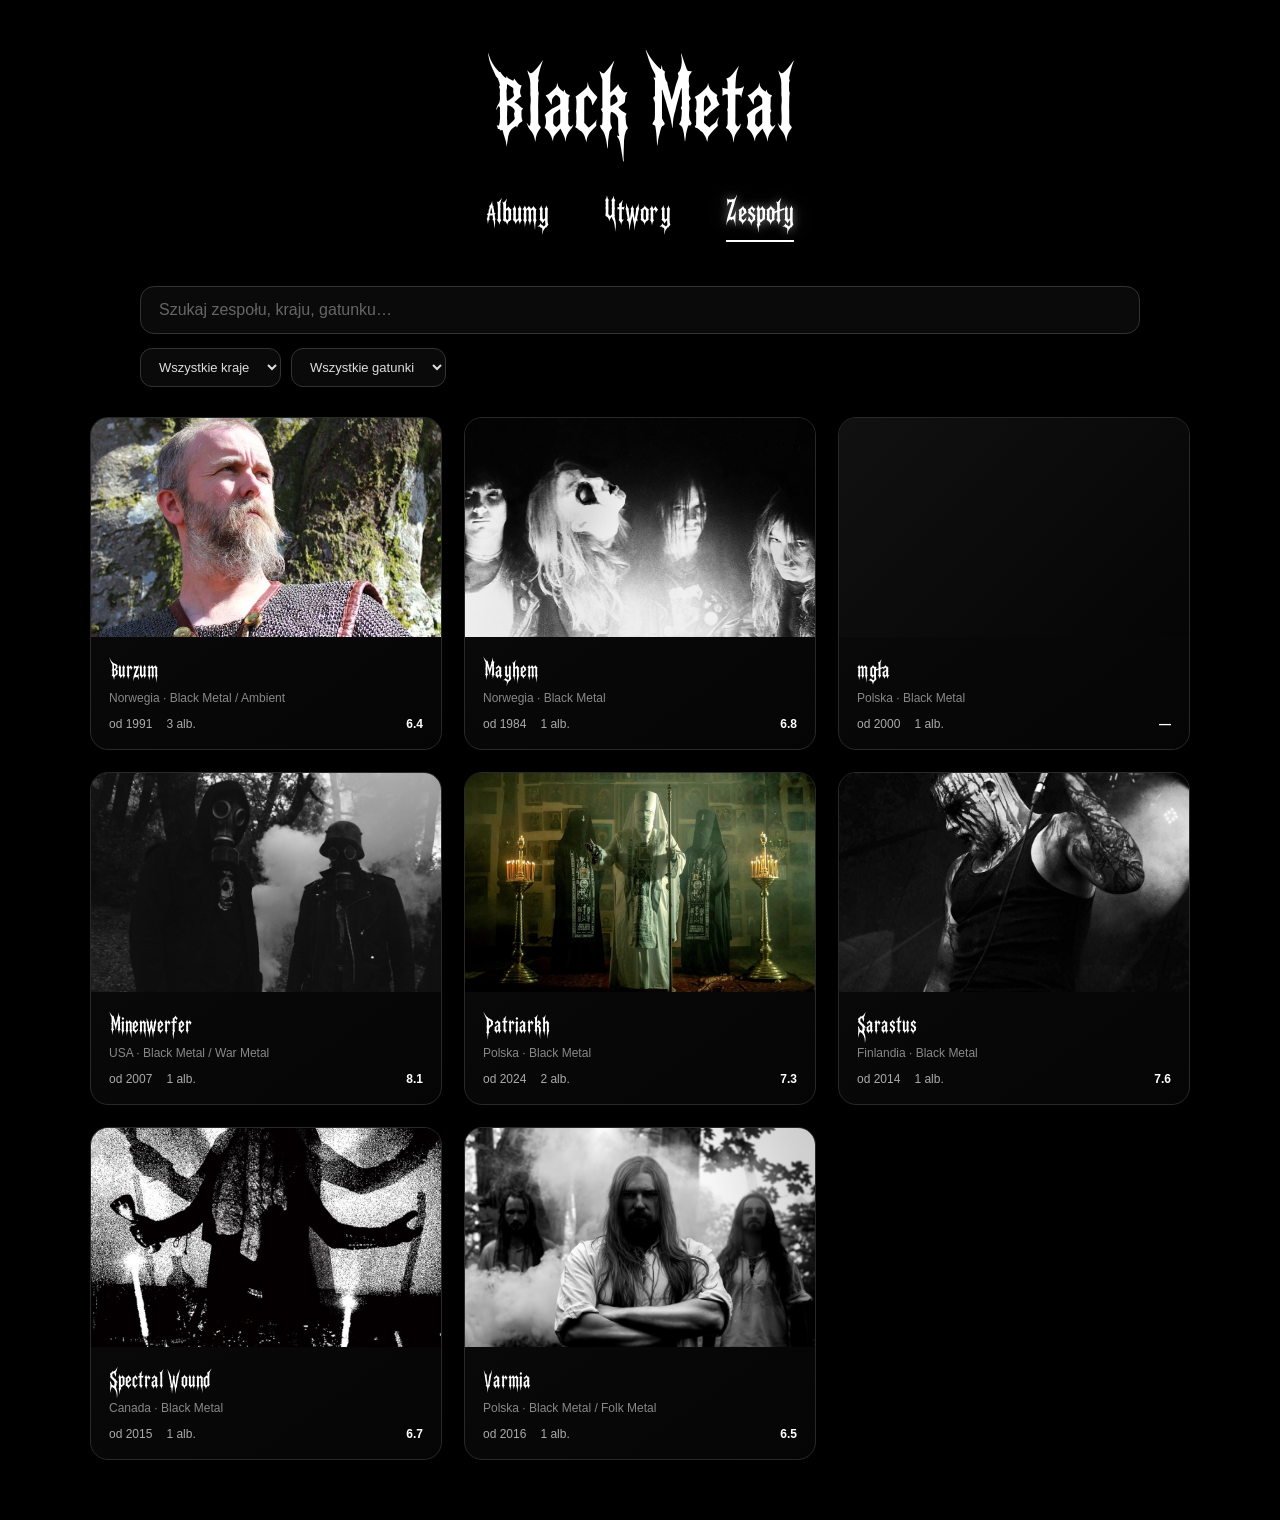
==== zespoly.html @ addb2260 "Add files via upload" ====
<!DOCTYPE html>
<html lang="pl">
	<head>
		<meta charset="UTF-8">
		<meta name="viewport" content="width=device-width, initial-scale=1.0">
		<meta name="theme-color" content="#000000">
		<link rel="manifest" href="manifest.json">
		<link rel="icon" type="image/png" href="img/icon.png">
		<link rel="apple-touch-icon" href="img/icon.png">
		<link href="style.css" rel="stylesheet">
		<title>Zespoły — Black Metal</title>
	</head>
	<body>
		<header>
			<b class="main-title">Black Metal</b>
			<nav class="navigation">
				<a class="nav-title" href="index.html">Albumy</a>
				<a class="nav-title" href="index.html#tracks">Utwory</a>
				<a class="nav-title active" href="zespoly.html">Zespoły</a>
			</nav>
		</header>

		<div class="controls">
			<div class="search-wrap">
				<input type="search" id="bands-search" class="search-input" placeholder="Szukaj zespołu, kraju, gatunku…" autocomplete="off">
			</div>
			<div class="filters">
				<select id="bands-country" class="filter-select">
					<option value="">Wszystkie kraje</option>
				</select>
				<select id="bands-genre" class="filter-select">
					<option value="">Wszystkie gatunki</option>
				</select>
			</div>
		</div>

		<main class="bands-grid" id="bands-grid"></main>
		<p id="bands-empty" class="empty-state" hidden>Brak wyników.</p>

		<script src="data.js"></script>
		<script src="bands-list.js"></script>
		<script>
			if ("serviceWorker" in navigator) {
				navigator.serviceWorker.register("sw.js").catch(function () {});
			}
		</script>
	</body>
</html>
---- style.css ----
@font-face {
    font-family: Dystopian-Canticle;
    src: url(Dystopian-Canticle-Regular.otf);
    font-weight: bold;
}

::selection {
    background-color: white;
    color: black;
}

* {
    margin: 0;
    padding: 0;
    box-sizing: border-box;
}

html {
    scroll-behavior: smooth;
}

body {
    background-color: #000;
    color: white;
    overflow-x: hidden;
}

/* =========================
   HEADER
========================= */

header {
    text-align: center;
    padding-top: 25px;
}

.main-title {
    color: white;
    font-family: Dystopian-Canticle;
    font-size: clamp(55px, 9vw, 130px);

    transition: text-shadow 0.4s ease;
}

.main-title:hover {
    text-shadow:
        0 0 10px rgba(255,255,255,0.5),
        0 0 30px rgba(255,255,255,0.2);
}

.navigation {
    margin-top: 10px;
    margin-bottom: 50px;
}

.nav-title {
    color: white;
    font-family: Dystopian-Canticle;
    font-size: clamp(22px, 3vw, 42px);

    margin: 0 2vw;

    position: relative;

    transition:
        color 0.3s ease,
        text-shadow 0.3s ease;
}

.nav-title::after {
    content: "";

    position: absolute;
    left: 50%;
    bottom: -6px;

    width: 0;
    height: 2px;

    background: white;

    transform: translateX(-50%);

    transition: width 0.3s ease;
}

.nav-title:hover {
    color: #ddd;

    text-shadow:
        0 0 10px rgba(255,255,255,0.5);
}

.nav-title:hover::after {
    width: 100%;
}

.ranking {
    width: 65%;
    max-width: 1000px;

    margin: 0 auto;
}


/* =========================================================
   NAGŁÓWEK PODSTRONY WYKONAWCY
========================================================= */

header {
    text-align: center;

    padding-top: 25px;
}

.back {
    display: inline-block;

    color: #666;

    font-family: Arial, sans-serif;

    font-size: 14px;

    text-decoration: none;

    transition:
        color 0.3s ease,
        transform 0.3s ease;
}

.back:hover {
    color: #fff;

    transform: translateX(-3px);
}

.artist-title {
    margin: 8px 0 0;

    color: #fff;

    font-family: Dystopian-Canticle;

    font-size: clamp(45px, 6vw, 75px);

    line-height: 1;

    text-align: center;

    text-shadow:
        0 0 20px rgba(255,255,255,0.08);

    animation:
        artistTitleAppear 0.8s ease both;
}

@keyframes artistTitleAppear {

    from {
        opacity: 0;
        transform: translateY(-15px);
    }

    to {
        opacity: 1;
        transform: translateY(0);
    }
}


/* =========================================================
   PROFIL WYKONAWCY
========================================================= */

.artist-profile {
    width: min(1050px, 92%);

    margin: 50px auto 75px;

    padding: 30px;

    display: flex;

    align-items: center;

    gap: 42px;

    position: relative;

    background:
        linear-gradient(
            135deg,
            #0b0b0b,
            #050505 60%,
            #090909
        );

    border: 1px solid #292929;

    border-radius: 20px;

    overflow: hidden;

    box-shadow:
        0 25px 70px rgba(0,0,0,0.8),
        0 0 0 1px rgba(255,255,255,0.015);

    animation:
        profileAppear 0.8s cubic-bezier(.2,.8,.2,1) both;

    transition:
        transform 0.4s ease,
        border-color 0.4s ease,
        box-shadow 0.4s ease;
}

@keyframes profileAppear {

    from {
        opacity: 0;
        transform: translateY(30px) scale(0.98);
    }

    to {
        opacity: 1;
        transform: translateY(0) scale(1);
    }
}

.artist-profile:hover {
    transform: translateY(-4px);

    border-color: #444;

    box-shadow:
        0 30px 80px rgba(0,0,0,0.9),
        0 0 35px rgba(255,255,255,0.025);
}


/* =========================================================
   GÓRNA LINIA
========================================================= */

.artist-profile::before {
    content: "";

    position: absolute;

    top: 0;
    left: 8%;

    width: 84%;
    height: 1px;

    background:
        linear-gradient(
            90deg,
            transparent,
            rgba(255,255,255,0.4),
            transparent
        );

    pointer-events: none;
}


/* =========================================================
   DELIKATNA POŚWIATA
========================================================= */

.artist-profile::after {
    content: "";

    position: absolute;

    width: 450px;
    height: 450px;

    top: -300px;
    left: 50%;

    transform: translateX(-50%);

    background:
        radial-gradient(
            circle,
            rgba(255,255,255,0.035),
            transparent 70%
        );

    pointer-events: none;
}


/* =========================================================
   ZDJĘCIE
========================================================= */

.artist-profile-image {
    width: 320px;
    min-width: 320px;
    height: 320px;

    position: relative;

    overflow: hidden;

    border-radius: 16px;

    background: #020202;

    border: 1px solid #303030;

    box-shadow:
        0 15px 40px rgba(0,0,0,0.85);

    flex-shrink: 0;

    animation:
        imageAppear 1s cubic-bezier(.2,.8,.2,1) 0.15s both;

    transition:
        border-color 0.4s ease,
        box-shadow 0.4s ease,
        transform 0.5s cubic-bezier(.2,.8,.2,1);
}

@keyframes imageAppear {

    from {
        opacity: 0;
        transform: translateX(-25px);
    }

    to {
        opacity: 1;
        transform: translateX(0);
    }
}

.artist-profile:hover .artist-profile-image {
    transform: scale(1.015);

    border-color: #444;

    box-shadow:
        0 20px 50px rgba(0,0,0,0.9);
}


/* =========================================================
   OBRAZ
========================================================= */

.artist-profile-image img {
    width: 100%;
    height: 100%;

    display: block;

    object-fit: cover;

    filter:
        grayscale(30%)
        brightness(0.72)
        contrast(1.15);

    transform: scale(1.02);

    transition:
        transform 0.8s cubic-bezier(.2,.8,.2,1),
        filter 0.8s ease;
}

.artist-profile:hover .artist-profile-image img {
    transform: scale(1.07);

    filter:
        grayscale(5%)
        brightness(0.88)
        contrast(1.1);
}


/* =========================================================
   WARSTWA NA ZDJĘCIU
========================================================= */

.artist-profile-image::after {
    content: "";

    position: absolute;

    inset: 0;

    background:
        linear-gradient(
            135deg,
            rgba(0,0,0,0.15),
            transparent 45%,
            rgba(0,0,0,0.35)
        );

    pointer-events: none;
}


/* =========================================================
   PRAWA CZĘŚĆ
========================================================= */

.artist-profile-main {
    flex: 1;

    min-width: 0;

    display: flex;

    flex-direction: column;

    justify-content: center;

    align-items: flex-start;

    position: relative;

    z-index: 2;

    animation:
        profileContentAppear 0.8s ease 0.25s both;
}

@keyframes profileContentAppear {

    from {
        opacity: 0;
        transform: translateX(20px);
    }

    to {
        opacity: 1;
        transform: translateX(0);
    }
}


/* =========================================================
   NAZWA
========================================================= */

.artist-profile-name {
    margin: 0;

    color: #fff;

    font-family: Dystopian-Canticle;

    font-size: clamp(45px, 5vw, 68px);

    line-height: 0.95;

    font-weight: bold;

    letter-spacing: 1px;

    text-shadow:
        0 0 25px rgba(255,255,255,0.05);

    transition:
        transform 0.35s ease,
        text-shadow 0.35s ease;
}

.artist-profile:hover .artist-profile-name {
    transform: translateX(4px);

    text-shadow:
        0 0 25px rgba(255,255,255,0.15),
        0 0 45px rgba(255,255,255,0.04);
}


/* =========================================================
   GATUNEK
========================================================= */

.artist-profile-genre {
    margin-top: 13px;

    color: #777;

    font-family: Arial, sans-serif;

    font-size: 10px;

    font-weight: bold;

    text-transform: uppercase;

    letter-spacing: 4px;
}


/* =========================================================
   DEKORACYJNA LINIA
========================================================= */

.artist-profile-genre::after {
    content: "";

    display: block;

    width: 110px;
    height: 1px;

    margin-top: 13px;

    background:
        linear-gradient(
            90deg,
            #555,
            transparent
        );
}


/* =========================================================
   OPIS
========================================================= */

.artist-profile-description {
    width: 100%;

    max-width: 620px;

    margin: 21px 0 26px;

    color: #999;

    font-family: Arial, sans-serif;

    font-size: 14px;

    line-height: 1.75;
}


/* =========================================================
   STATYSTYKI
========================================================= */

.artist-stats {
    width: 100%;

    max-width: 680px;

    display: grid;

    grid-template-columns:
        repeat(3, minmax(100px, 1fr));

    gap: 8px;
}


/* =========================================================
   POJEDYNCZA STATYSTYKA
========================================================= */

.artist-stat {
    min-height: 67px;

    padding: 10px 12px 10px 46px;

    display: flex;

    flex-direction: column;

    justify-content: center;

    position: relative;

    background:
        linear-gradient(
            145deg,
            #111,
            #0b0b0b
        );

    border: 1px solid #242424;

    border-radius: 8px;

    transition:
        transform 0.3s cubic-bezier(.2,.8,.2,1),
        background 0.3s ease,
        border-color 0.3s ease,
        box-shadow 0.3s ease;
}

.artist-stat:hover {
    transform: translateY(-4px);

    background: #141414;

    border-color: #414141;

    box-shadow:
        0 10px 25px rgba(0,0,0,0.55);
}


/* =========================================================
   IKONA
========================================================= */

.artist-stat::before {
    position: absolute;

    left: 13px;
    top: 50%;

    width: 22px;
    height: 22px;

    display: flex;

    align-items: center;
    justify-content: center;

    transform: translateY(-50%);

    color: #777;

    font-family: Arial, sans-serif;

    font-size: 14px;

    border: 1px solid #333;

    border-radius: 50%;

    transition:
        color 0.3s ease,
        border-color 0.3s ease,
        transform 0.3s ease;
}

.artist-stat:hover::before {
    color: #fff;

    border-color: #666;

    transform:
        translateY(-50%)
        scale(1.08);
}


/* =========================================================
   IKONY POSZCZEGÓLNYCH PÓL
========================================================= */

.artist-stat:nth-child(1)::before {
    content: "◆";
}

.artist-stat:nth-child(2)::before {
    content: "⌖";
}

.artist-stat:nth-child(3)::before {
    content: "✦";
}

.artist-stat:nth-child(4)::before {
    content: "◒";
}

.artist-stat:nth-child(5)::before {
    content: "♜";
}


/* =========================================================
   LABEL
========================================================= */

.artist-stat-label {
    display: block;

    margin-bottom: 5px;

    color: #555;

    font-family: Arial, sans-serif;

    font-size: 8px;

    font-weight: bold;

    text-transform: uppercase;

    letter-spacing: 1.7px;
}


/* =========================================================
   WARTOŚĆ
========================================================= */

.artist-stat-value {
    display: block;

    color: #d2d2d2;

    font-family: Arial, sans-serif;

    font-size: 12px;

    font-weight: 600;

    white-space: nowrap;

    overflow: hidden;

    text-overflow: ellipsis;

    transition:
        color 0.3s ease;
}

.artist-stat:hover .artist-stat-value {
    color: #fff;
}


/* =========================================================
   BRAK ZDJĘCIA
========================================================= */

.artist-profile-image.image-missing {
    background:
        radial-gradient(
            circle at center,
            #181818,
            #030303 70%
        );
}


/* =========================================================
   DYSKOGRAFIA
========================================================= */

.artist-profile + .discography {
    margin-top: 0;
}


/* =========================================================
   TABLET
========================================================= */

@media (max-width: 900px) {

    .artist-profile {
        width: 92%;

        padding: 25px;

        gap: 28px;
    }

    .artist-profile-image {
        width: 260px;
        min-width: 260px;
        height: 260px;
    }

    .artist-profile-name {
        font-size: 47px;
    }

    .artist-profile-description {
        font-size: 13px;
    }

    .artist-stats {
        grid-template-columns:
            repeat(2, minmax(110px, 1fr));
    }
}


/* =========================================================
   MOBILE
========================================================= */

@media (max-width: 650px) {

    .artist-title {
        font-size: 48px;
    }

    .artist-profile {
        width: 94%;

        margin: 35px auto 55px;

        padding: 20px;

        flex-direction: column;

        gap: 25px;

        text-align: center;

        border-radius: 18px;
    }

    .artist-profile-image {
        width: 250px;
        min-width: 250px;
        height: 250px;
    }

    .artist-profile-main {
        width: 100%;

        align-items: center;

        text-align: center;
    }

    .artist-profile-name {
        font-size: 43px;
    }

    .artist-profile-genre {
        letter-spacing: 3px;
    }

    .artist-profile-genre::after {
        margin-left: auto;
        margin-right: auto;
    }

    .artist-profile-description {
        font-size: 13px;

        line-height: 1.65;
    }

    .artist-stats {
        width: 100%;

        grid-template-columns:
            repeat(2, 1fr);
    }

    .artist-stat {
        text-align: left;
    }
}


/* =========================================================
   MAŁE TELEFONY
========================================================= */

@media (max-width: 430px) {

    .artist-title {
        font-size: 40px;
    }

    .artist-profile {
        width: 94%;

        padding: 15px;

        gap: 20px;
    }

    .artist-profile-image {
        width: 210px;
        min-width: 210px;
        height: 210px;
    }

    .artist-profile-name {
        font-size: 36px;
    }

    .artist-profile-genre {
        font-size: 8px;

        letter-spacing: 2px;
    }

    .artist-profile-description {
        font-size: 12px;
    }

    .artist-stat {
        min-height: 58px;

        padding-left: 40px;
    }

    .artist-stat::before {
        left: 10px;

        width: 20px;
        height: 20px;

        font-size: 12px;
    }

    .artist-stat-label {
        font-size: 7px;
    }

    .artist-stat-value {
        font-size: 11px;
    }
}
```


.band {
	width: 28vw;
	height: 20vh;
	color: white;
	border: 3px white solid;
	border-radius: 20px;
	font-size: 12vh;
	margin-top: 10px;
	
	display: flex;
    justify-content: center;
    align-items: center;
}

.album {
    width: 70%;
    min-height: 180px;
    color: white;

    border: 2px solid white;
    border-radius: 20px;

    margin: 15px auto;

    display: flex;
    align-items: center;

    box-sizing: border-box;
    padding: 15px 25px;

    font-family: Dystopian-Canticle;
}

.album {
    width: 100%;
    min-height: 190px;

    border: 1px solid #333;
    border-radius: 18px;

    margin-bottom: 18px;

    padding: 15px 25px;

    display: flex;
    align-items: center;

    background:
        linear-gradient(
            100deg,
            #050505,
            #090909,
            #050505
        );

    position: relative;
    overflow: hidden;

	animation: albumAppear 0.6s ease both;

    transition:
        transform 0.35s cubic-bezier(.2,.8,.2,1),
        border-color 0.35s ease,
        box-shadow 0.35s ease,
        background 0.35s ease;
}

@keyframes albumAppear {

    from {
        opacity: 0;
        transform: translateY(20px);
    }

    to {
        opacity: 1;
        transform: translateY(0);
    }

}

.album:nth-child(1) {
    animation-delay: 0.05s;
}

.album:nth-child(2) {
    animation-delay: 0.10s;
}

.album:nth-child(3) {
    animation-delay: 0.15s;
}

.album:nth-child(4) {
    animation-delay: 0.20s;
}

.album:nth-child(5) {
    animation-delay: 0.25s;
}

.album:nth-child(6) {
    animation-delay: 0.30s;
}

.album::before {
    content: "";

    position: absolute;

    top: 0;
    left: -100%;

    width: 60%;
    height: 100%;

    background: linear-gradient(
        90deg,
        transparent,
        rgba(255,255,255,0.035),
        transparent
    );

    transform: skewX(-20deg);

    transition: left 0.7s ease;

    pointer-events: none;
}

.album:hover::before {
    left: 130%;
}


.album:hover {
    transform: translateX(8px);

    border-color: #666;

    background: #0b0b0b;

    box-shadow:
        0 10px 30px rgba(0,0,0,0.7),
        0 0 20px rgba(255,255,255,0.03);
}

.album-number {
    width: 65px;

    flex-shrink: 0;

    font-family: Dystopian-Canticle;

    font-size: clamp(30px, 4vw, 55px);

    color: #555;

    text-align: center;

    transition:
        color 0.3s ease,
        transform 0.3s ease;
}

.album:hover .album-number {
    color: white;
    transform: scale(1.08);
}

.album-cover {
    width: 150px;
    height: 150px;

    object-fit: cover;

    border-radius: 12px;

    flex-shrink: 0;

    box-shadow:
        0 5px 15px rgba(0,0,0,0.8);

    transition:
        transform 0.4s cubic-bezier(.2,.8,.2,1),
        box-shadow 0.4s ease;
}

.album:hover .album-cover {
    transform: scale(1.05) rotate(-1deg);

    box-shadow:
        0 10px 25px rgba(0,0,0,0.9),
        0 0 15px rgba(255,255,255,0.08);
}

.album-info {
    flex: 1;

    margin-left: 30px;

    min-width: 0;
}

.album-title {
    font-family: Dystopian-Canticle;

    font-size: clamp(30px, 4vw, 55px);

    line-height: 1.05;

    white-space: nowrap;
    overflow: hidden;
    text-overflow: ellipsis;

    transition:
        transform 0.3s ease,
        text-shadow 0.3s ease;
}

.album:hover .album-title {
    transform: translateX(4px);

    text-shadow:
        0 0 12px rgba(255,255,255,0.25);
}

.album-artist {
    margin-top: 8px;

    font-family: Arial, sans-serif;

    font-size: clamp(16px, 1.5vw, 22px);

    color: #777;

    transition: color 0.3s ease;
}

.album:hover .album-artist {
    color: #aaa;
}

.spotify {
    width: 42px;
    height: 42px;

    margin: 0 25px;

    flex-shrink: 0;

    display: flex;
    align-items: center;
    justify-content: center;

    opacity: 0.45;

    transition:
        opacity 0.3s ease,
        transform 0.3s ease,
        filter 0.3s ease;
}

.spotify svg {
    width: 28px;
    height: 28px;

    fill: white;

    transition: fill 0.3s ease;
}

.spotify:hover {
    opacity: 1;

    transform: scale(1.2);

    filter:
        drop-shadow(0 0 8px rgba(30,215,96,0.5));
}

.spotify:hover svg {
    fill: #1ed760;
}

.album-rating {
    width: 80px;

    flex-shrink: 0;

    font-family: Arial, sans-serif;

    font-size: clamp(30px, 4vw, 50px);

    font-weight: bold;

    text-align: center;

    transition:
        transform 0.3s ease,
        text-shadow 0.3s ease;
}

.album:hover .album-rating {
    transform: scale(1.1);
}

.rating-low {
    color: #ff3030;
}

.album:hover .rating-low {
    text-shadow:
        0 0 12px rgba(255,48,48,0.6);
}


.rating-medium {
    color: #ffd633;
}

.album:hover .rating-medium {
    text-shadow:
        0 0 12px rgba(255,214,51,0.6);
}


.rating-high {
    color: #55d66b;
}

.album:hover .rating-high {
    text-shadow:
        0 0 12px rgba(85,214,107,0.6);
}

.rating-10 {
    color: #40e0d0;
}

.album:hover .rating-10 {
    text-shadow:
        0 0 10px rgba(64,224,208,0.7),
        0 0 25px rgba(64,224,208,0.3);
}

.artist-album {
    width: 100%;

    margin-bottom: 70px;

    scroll-margin-top: 30px;
}


.album-main {
    min-height: 190px;

    display: flex;
    align-items: center;

    padding: 18px 25px;

    border: 1px solid #333;
    border-radius: 18px;

    background: #070707;

    transition:
        border-color 0.3s ease,
        box-shadow 0.3s ease,
        transform 0.3s ease;
}


.album-main:hover {
    border-color: #777;

    transform: translateX(5px);

    box-shadow:
        0 10px 35px rgba(0,0,0,0.7);
}


.album-details {
    flex: 1;

    margin-left: 30px;
}


.album-title {
    font-family: Dystopian-Canticle;

    font-size: clamp(35px, 4vw, 60px);
}


.album-year {
    margin-top: 8px;

    font-family: Arial, sans-serif;

    font-size: 20px;

    color: #777;
}


.album-rating {
    width: 100px;

    font-family: Arial, sans-serif;

    font-size: 45px;

    font-weight: bold;

    text-align: center;
}

.discography {
    width: 65%;
    max-width: 1000px;

    margin: 0 auto;
}


.year-section {
    margin-bottom: 70px;
}


.year {
    font-family: Dystopian-Canticle;

    font-size: 50px;

    color: #444;

    margin-bottom: 15px;

    border-bottom: 1px solid #222;

    padding-bottom: 8px;

    transition: color 0.3s ease;
}


.year-section:hover .year {
    color: #aaa;
}

.tracks {
    margin-top: 8px;

    border-left: 1px solid #222;
    border-right: 1px solid #222;
    border-bottom: 1px solid #222;

    border-radius: 0 0 12px 12px;

    overflow: hidden;
}


.track {
    min-height: 55px;

    display: flex;
    align-items: center;

    padding: 0 20px;

    border-top: 1px solid #181818;

    font-family: Arial, sans-serif;

    transition:
        background 0.25s ease,
        padding-left 0.25s ease;
}


.track:hover {
    background: #0d0d0d;

    padding-left: 28px;
}


.track-number {
    width: 45px;

    color: #444;

    font-size: 14px;
}


.track-name {
    flex: 1;

    color: #aaa;

    font-size: 17px;
}


.track-rating {
    width: 60px;

    font-size: 20px;

    font-weight: bold;

    text-align: right;

    transition:
        transform 0.25s ease,
        text-shadow 0.25s ease;
}


.track:hover .track-rating {
    transform: scale(1.1);
}

.rating-low {
    color: #ff3030;
}

.rating-medium {
    color: #ffd633;
}

.rating-high {
    color: #55d66b;
}

.rating-10 {
    color: #40e0d0;
}

.album-highlight {
    animation: highlightAlbum 2s ease;
}


@keyframes highlightAlbum {

    0% {
        box-shadow:
            0 0 0 rgba(64,224,208,0);
    }

    30% {
        box-shadow:
            0 0 35px rgba(64,224,208,0.25);
    }

    100% {
        box-shadow:
            0 0 0 rgba(64,224,208,0);
    }

}

.album-clickable {
    cursor: pointer;
}

.album-clickable:hover {
    transform: translateY(-2px);
}

.album-clickable {
    transition: transform 0.2s ease;
}

@media only screen and (max-width: 700px) {

    header {
        padding-top: 20px;
    }

	.discography {
        width: 94%;
    }


    .album-main {
        min-height: 120px;

        padding: 12px;

        border-radius: 14px;
    }


    .album-main .album-cover {
        width: 90px;
        height: 90px;
    }


    .album-details {
        margin-left: 15px;
    }


    .album-title {
        font-size: 25px;
    }


    .album-year {
        font-size: 14px;
    }


    .album-rating {
        width: 55px;
        font-size: 27px;
    }


    .year {
        font-size: 38px;
    }

    .track {
        min-height: 48px;

        padding: 0 10px;
    }


    .track-number {
        width: 30px;

        font-size: 12px;
    }


    .track-name {
        font-size: 14px;

        padding-right: 10px;
    }


    .track-rating {
        width: 45px;

        font-size: 17px;
    }

    .navigation {
        margin-bottom: 30px;
    }

    .nav-title {
        font-size: 24px;
        margin: 0 8px;
    }

    .ranking {
        width: 94%;
    }

    .album {
        min-height: 130px;

        padding: 10px 12px;

        border-radius: 14px;

        margin-bottom: 12px;
    }

    .album-number {
        width: 38px;

        font-size: 25px;
    }

    .album-cover {
        width: 95px;
        height: 95px;

        border-radius: 9px;
    }

    .album-info {
        margin-left: 15px;
    }

    .album-title {
        font-size: 25px;
    }

    .album-artist {
        font-size: 14px;
        margin-top: 5px;
    }

    .spotify {
        width: 30px;
        height: 30px;

        margin: 0 8px;
    }

    .spotify svg {
        width: 21px;
        height: 21px;
    }

    .album-rating {
        width: 48px;

        font-size: 27px;
    }
}

@media only screen and (max-width: 430px) {

    .main-title {
        font-size: 55px;
    }

    .navigation {
        display: flex;
        justify-content: center;
        flex-wrap: wrap;
        gap: 5px;
    }

    .nav-title {
        font-size: 20px;
    }

    .album {
        padding: 9px;
    }

    .album-number {
        width: 30px;
        font-size: 21px;
    }

    .album-cover {
        width: 75px;
        height: 75px;
    }

    .album-info {
        margin-left: 10px;
    }

    .album-title {
        font-size: 21px;
    }

    .album-artist {
        font-size: 12px;
    }

    .spotify {
        margin: 0 5px;
    }

    .album-rating {
        width: 40px;
        font-size: 23px;
    }
}
/* =========================================================
   ZAKŁADKI NAV – STAN ACTIVE
========================================================= */

.nav-title.active {
    color: #fff;
    text-shadow:
        0 0 10px rgba(255,255,255,0.5),
        0 0 25px rgba(255,255,255,0.2);
}

.nav-title.active::after {
    width: 100%;
}

.nav-title {
    text-decoration: none;
    cursor: pointer;
}

/* =========================================================
   PRZYCISK „WIĘCEJ...”
========================================================= */

#load-more-wrap {
    text-align: center;
    padding: 30px 0 60px;
}

.load-more-btn {
    font-family: Dystopian-Canticle, sans-serif;
    font-size: clamp(18px, 2.5vw, 28px);
    color: #fff;
    background: transparent;
    border: 1px solid #444;
    border-radius: 12px;
    padding: 12px 40px;
    cursor: pointer;
    transition:
        border-color 0.3s ease,
        background 0.3s ease,
        text-shadow 0.3s ease,
        transform 0.25s ease;
}

.load-more-btn:hover {
    border-color: #aaa;
    background: rgba(255, 255, 255, 0.04);
    text-shadow: 0 0 12px rgba(255, 255, 255, 0.35);
    transform: translateY(-2px);
}

/* Utwory – bez ikony Spotify, trochę ciaśniej info */
.track-item .album-info {
    flex: 1;
}

/* =========================================================
   KONTROLKI: WYSZUKIWARKA + FILTRY
========================================================= */

.controls {
    width: min(1000px, 92%);
    margin: 0 auto 30px;
    display: flex;
    flex-direction: column;
    gap: 14px;
}

.search-wrap {
    width: 100%;
}

.search-input {
    width: 100%;
    background: #0a0a0a;
    border: 1px solid #333;
    border-radius: 14px;
    color: #fff;
    font-family: Arial, sans-serif;
    font-size: 16px;
    padding: 14px 18px;
    outline: none;
    transition: border-color 0.3s ease, box-shadow 0.3s ease;
}

.search-input::placeholder {
    color: #666;
}

.search-input:focus {
    border-color: #777;
    box-shadow: 0 0 0 2px rgba(255, 255, 255, 0.06);
}

.filters {
    display: flex;
    flex-wrap: wrap;
    gap: 10px;
    align-items: center;
}

.filter-select {
    background: #0a0a0a;
    border: 1px solid #333;
    border-radius: 12px;
    color: #ddd;
    font-family: Arial, sans-serif;
    font-size: 13px;
    padding: 10px 14px;
    outline: none;
    cursor: pointer;
    transition: border-color 0.25s ease;
    max-width: 100%;
}

.filter-select:hover,
.filter-select:focus {
    border-color: #666;
}

.filter-select option {
    background: #111;
    color: #fff;
}

.filter-reset {
    background: transparent;
    border: 1px solid #333;
    border-radius: 12px;
    color: #888;
    font-size: 14px;
    width: 40px;
    height: 40px;
    cursor: pointer;
    transition: border-color 0.25s ease, color 0.25s ease, background 0.25s ease;
}

.filter-reset:hover {
    border-color: #888;
    color: #fff;
    background: rgba(255, 255, 255, 0.04);
}

.empty-state {
    text-align: center;
    color: #666;
    font-family: Arial, sans-serif;
    font-size: 16px;
    padding: 40px 20px 80px;
}

/* =========================================================
   SIATKA ZESPOŁÓW
========================================================= */

.bands-grid {
    width: min(1100px, 94%);
    margin: 0 auto 60px;
    display: grid;
    grid-template-columns: repeat(auto-fill, minmax(260px, 1fr));
    gap: 22px;
}

.band-card {
    display: flex;
    flex-direction: column;
    text-decoration: none;
    color: #fff;
    background: linear-gradient(145deg, #0b0b0b, #050505);
    border: 1px solid #292929;
    border-radius: 18px;
    overflow: hidden;
    transition:
        transform 0.35s cubic-bezier(.2, .8, .2, 1),
        border-color 0.35s ease,
        box-shadow 0.35s ease;
    animation: albumAppear 0.55s ease both;
}

.band-card:hover {
    transform: translateY(-4px);
    border-color: #555;
    box-shadow: 0 20px 50px rgba(0, 0, 0, 0.7), 0 0 25px rgba(255, 255, 255, 0.03);
}

.band-card-image {
    width: 100%;
    aspect-ratio: 16 / 10;
    background: #020202;
    overflow: hidden;
}

.band-card-image img {
    width: 100%;
    height: 100%;
    object-fit: cover;
    display: block;
    transition: transform 0.45s ease;
}

.band-card:hover .band-card-image img {
    transform: scale(1.04);
}

.band-card-image.image-missing {
    background: linear-gradient(135deg, #111, #050505);
}

.band-card-body {
    padding: 16px 18px 18px;
}

.band-card-name {
    font-family: Dystopian-Canticle, sans-serif;
    font-size: clamp(22px, 3vw, 28px);
    line-height: 1.15;
    margin-bottom: 6px;
}

.band-card-meta {
    font-family: Arial, sans-serif;
    font-size: 12px;
    color: #888;
    margin-bottom: 12px;
}

.band-card-stats {
    display: flex;
    gap: 14px;
    font-family: Arial, sans-serif;
    font-size: 12px;
    color: #aaa;
}

.band-card-stats span:last-child {
    margin-left: auto;
    color: #fff;
    font-weight: bold;
}

@media (max-width: 600px) {
    .filters {
        flex-direction: column;
        align-items: stretch;
    }

    .filter-select,
    .filter-reset {
        width: 100%;
    }

    .filter-reset {
        height: 42px;
    }

    .bands-grid {
        grid-template-columns: 1fr;
    }
}
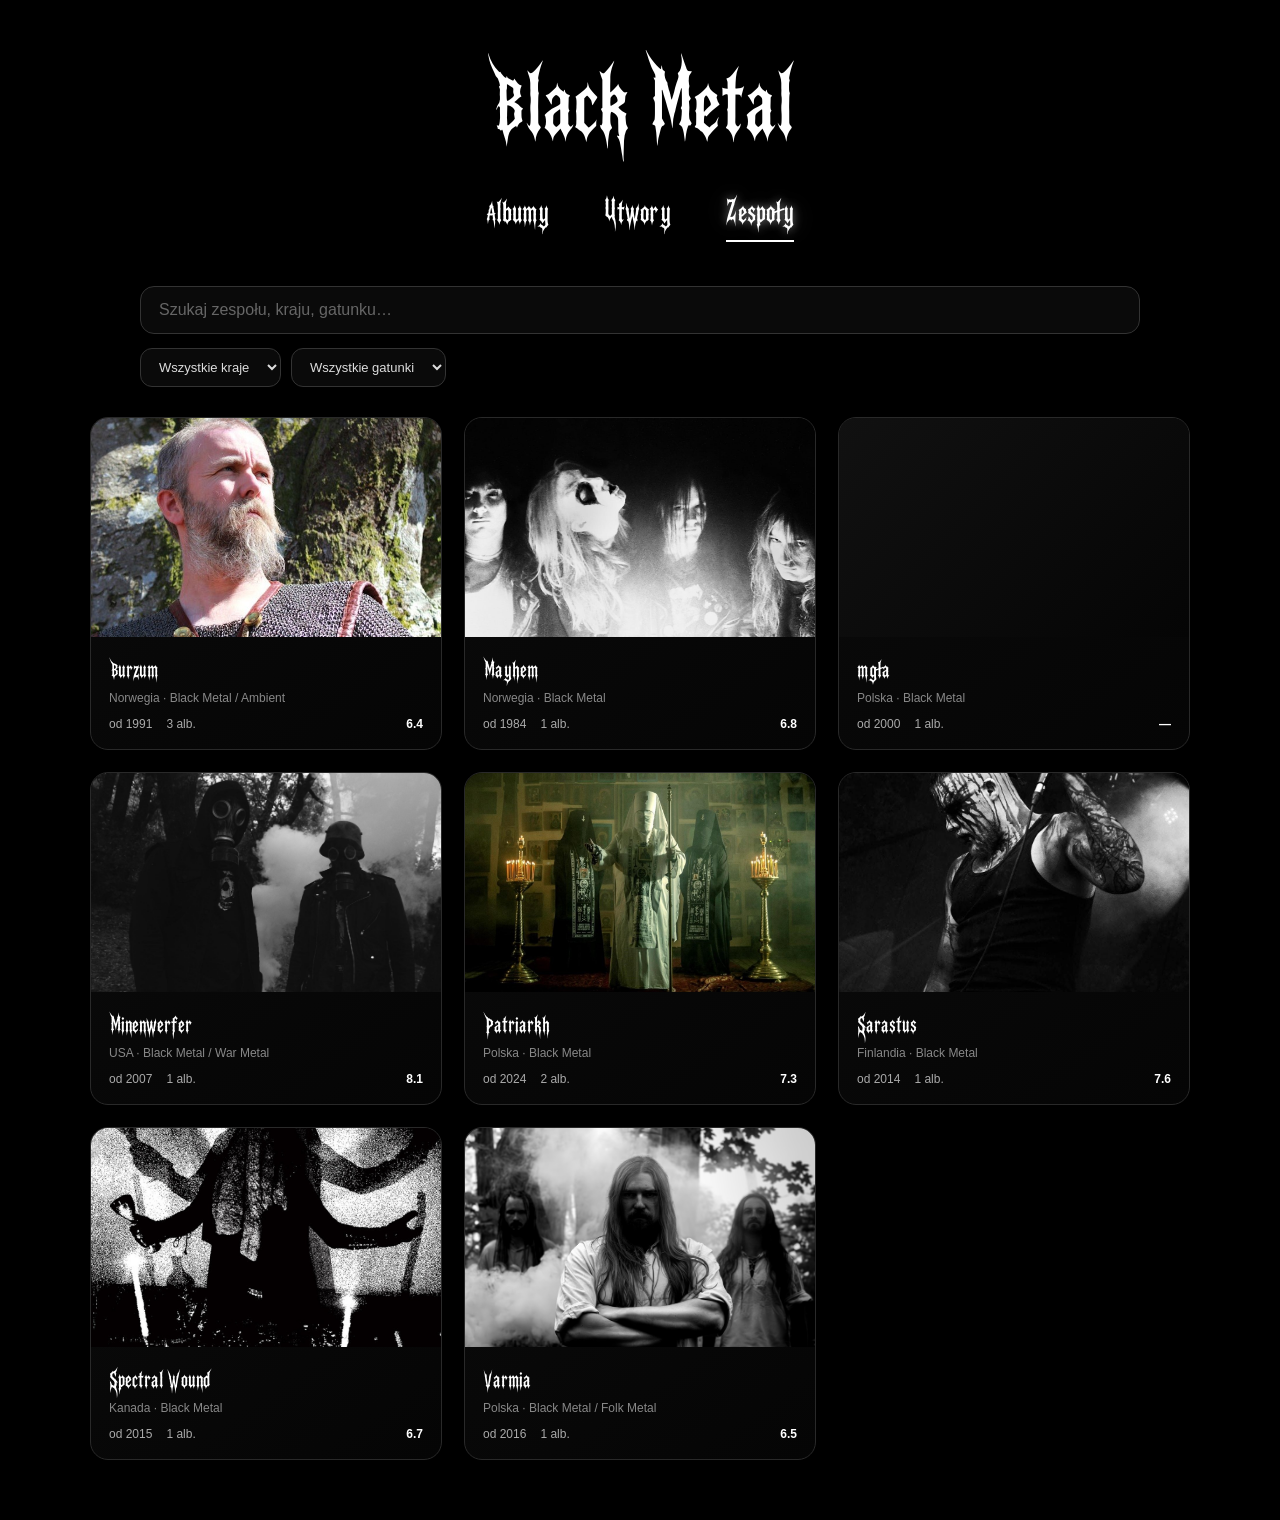
==== commit ffbd10a9: "Add files via upload" ====
--- a/zespoly.html
+++ b/zespoly.html
@@ -8,7 +8,7 @@
 		<link rel="icon" type="image/png" href="img/icon.png">
 		<link rel="apple-touch-icon" href="img/icon.png">
 		<link href="style.css" rel="stylesheet">
-		<title>Zespoły — Black Metal</title>
+		<title>Black Metal</title>
 	</head>
 	<body>
 		<header>
